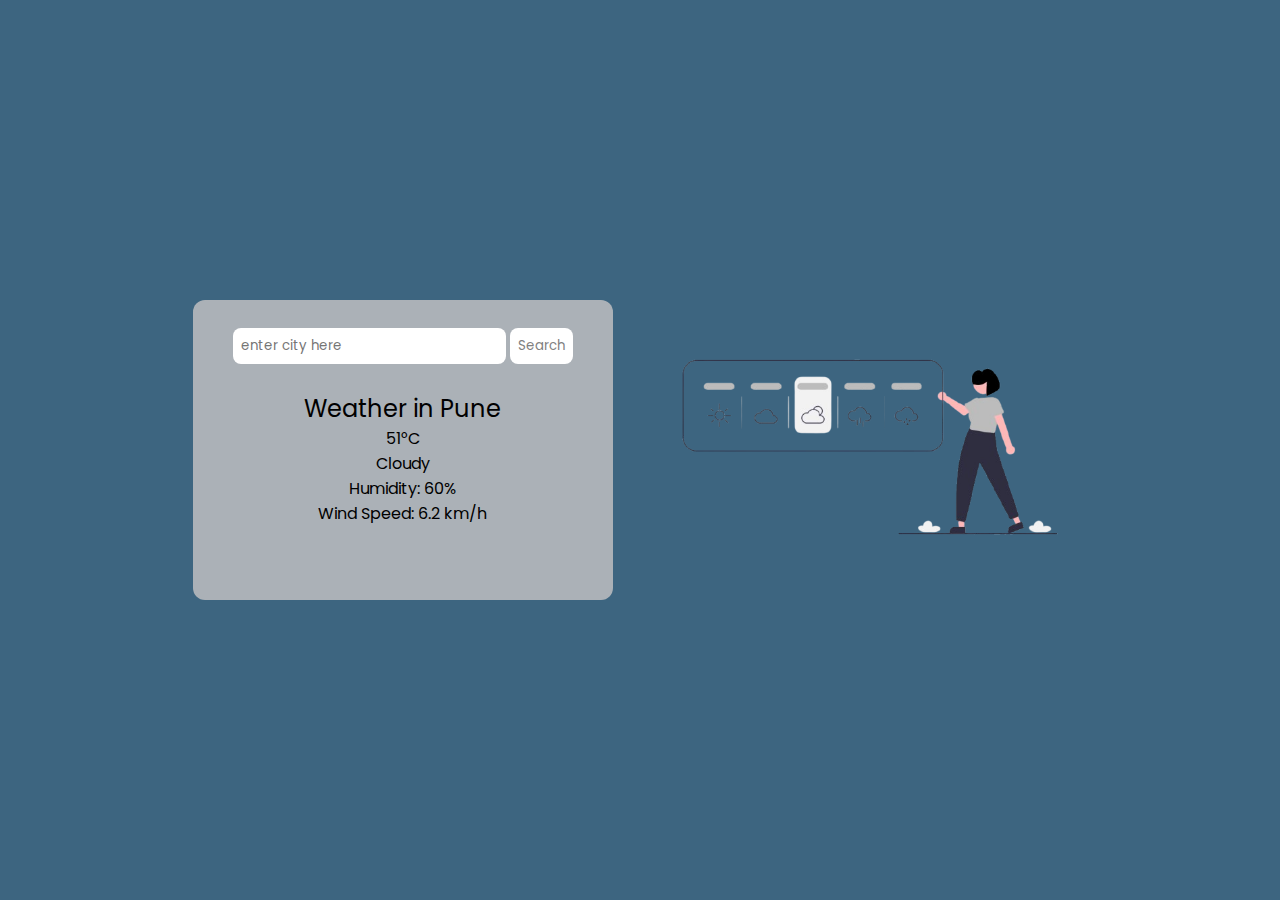
==== day4/Weather App/index.html @ c93e2def "Add files via upload" ====
<!DOCTYPE html>
<html lang="en">

<head>
    <meta charset="UTF-8">
    <meta name="viewport" content="width=device-width, initial-scale=1.0">
    <title>Document</title>
    <link rel="stylesheet" href="./style.css">
    <link rel="stylesheet" href="https://cdnjs.cloudflare.com/ajax/libs/font-awesome/4.7.0/css/font-awesome.min.css">
    <link rel="preconnect" href="https://fonts.googleapis.com">
    <link rel="preconnect" href="https://fonts.gstatic.com" crossorigin>
    <link rel="preconnect" href="https://fonts.googleapis.com">
    <link rel="preconnect" href="https://fonts.gstatic.com" crossorigin>
    <link href="https://fonts.googleapis.com/css2?family=Poppins:wght@100;400&display=swap" rel="stylesheet">
    <script src="./index.js" defer></script>
</head>

<body>
    <div class="card">
        <div class="search">
            <input type="text" placeholder="enter city here" class="search_bar">
            <button>Search</button>
        </div>
        <br>
        <div class="weather">
            <h2 class="city">Weather in Pune</h2>
            <div class="temp"> 51°C</div>
            <div class="flex">
                <img src="https://openweathermap.org/img/wn/04n.png" alt="" class="icon" />
                <div class="description">Cloudy</div>
            </div>
            <div class="humidity">Humidity: 60%</div>
            <div class="wind">Wind Speed: 6.2 km/h</div>
        </div>
    </div>
    <div class="weather_image">
        <img src="./undraw_Weather_re_qsmd-removebg-preview.png" alt="">
    </div>
</body>

</html>
---- day4/Weather App/style.css ----
*{
    margin: 0;
    padding: 0;
    box-sizing: border-box;
    font-family: "Poppins", sans-serif;
    font-weight: 400;
}
body{
    display: flex;
    justify-content: center;
    align-items: center;
    height: 100vh;
    background: rgb(61, 101, 128);
    color: black;
}
.search{
    margin-top: 10px;
    border: none;
}
.weather_image img{
    height: 240px;
    width: fit-content;
} 

.search input, .search button{
    background-color: white;
    margin: 2px;
    color: gray;
    border: none;
    outline: none;
    border-radius: 8px;
    padding: 8px;
}
.container{
    display: flex;
    justify-content: center;
    align-items: center;
    flex-wrap: wrap;
}
.search input{
    color: black;
}
.search button{
    cursor: pointer;
}
.card{
    background: #c4c3c3d0;
    padding: 16px;
    border-radius: 12px;
    margin: 20px;
    width: 100%;
    height: 300px;
    max-width: 420px;
    text-align: center;
    font-weight: bolder;
}
.card .weather{
    display: flex;
    justify-content: center;
    flex-direction: column;
    align-items: center;
}
.search{
    display: flex;
    align-items: center;
    justify-content: center;
}
.description{
    text-transform: capitalize;
}
.flex{
    display: flex;
    align-items: center;
}

@media (max-width: 768px) {
    .card {
        max-width: 60%;
        margin: 10px;
    }
}
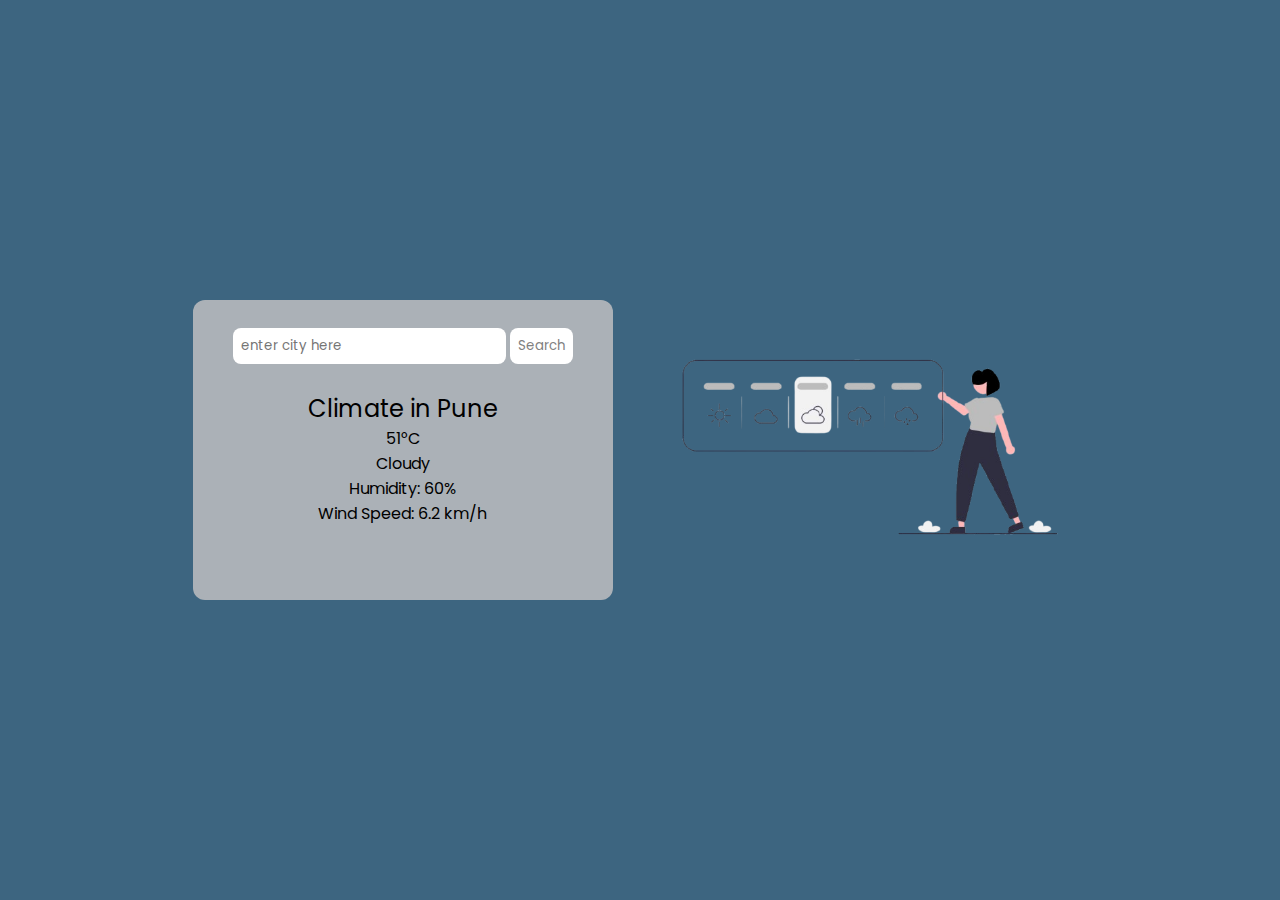
==== commit d55794f1: "Add files via upload" ====
--- a/day4/Weather App/index.html
+++ b/day4/Weather App/index.html
@@ -4,7 +4,7 @@
 <head>
     <meta charset="UTF-8">
     <meta name="viewport" content="width=device-width, initial-scale=1.0">
-    <title>Document</title>
+    <title>Weather APP</title>
     <link rel="stylesheet" href="./style.css">
     <link rel="stylesheet" href="https://cdnjs.cloudflare.com/ajax/libs/font-awesome/4.7.0/css/font-awesome.min.css">
     <link rel="preconnect" href="https://fonts.googleapis.com">
@@ -23,7 +23,7 @@
         </div>
         <br>
         <div class="weather">
-            <h2 class="city">Weather in Pune</h2>
+            <h2 class="city">Climate in Pune</h2>
             <div class="temp"> 51°C</div>
             <div class="flex">
                 <img src="https://openweathermap.org/img/wn/04n.png" alt="" class="icon" />
